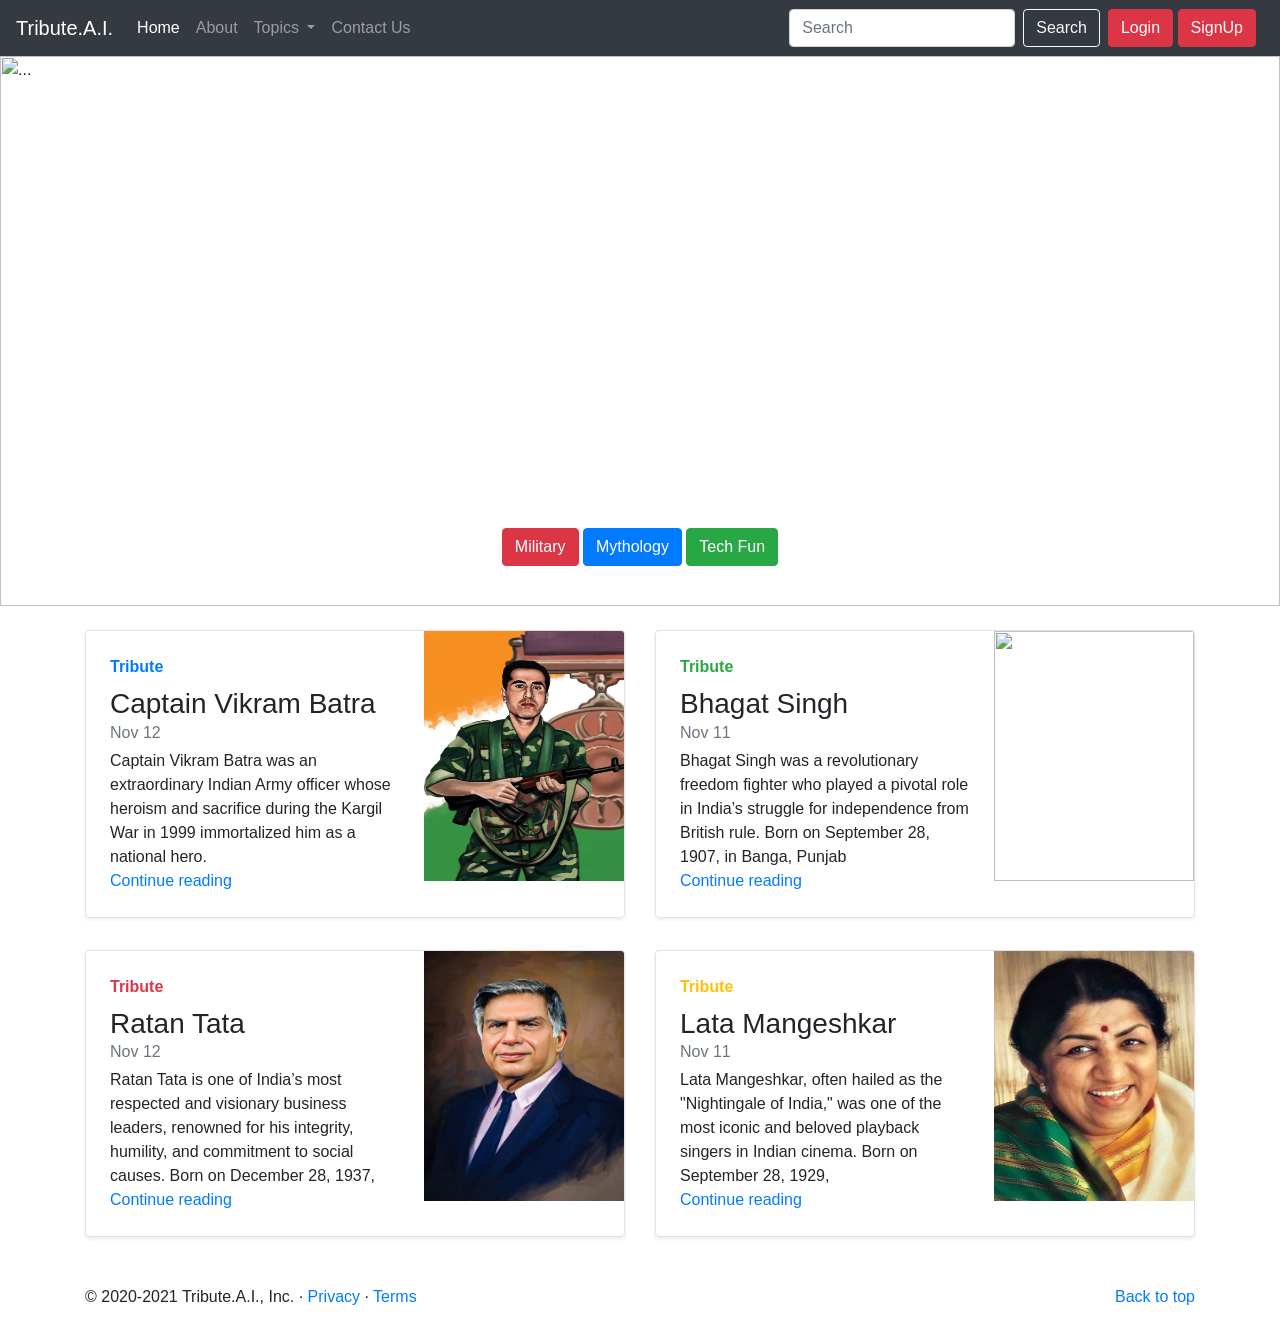
==== index.html @ 565b9954 "changed the name to index.html" ====
<html lang="en">

<head>

  <!-- Required meta tags -->
  <meta charset="utf-8">
  <meta name="viewport" content="width=device-width, initial-scale=1, shrink-to-fit=no">
  <meta name="description" content="Welcome to Tribute,A.I. Best Tribute Website Ever">

  <!-- Bootstrap CSS -->
  <link rel="stylesheet" href="https://stackpath.bootstrapcdn.com/bootstrap/4.4.1/css/bootstrap.min.css"
    integrity="sha384-Vkoo8x4CGsO3+Hhxv8T/Q5PaXtkKtu6ug5TOeNV6gBiFeWPGFN9MuhOf23Q9Ifjh" crossorigin="anonymous">

  <title>Tribute.A.I. - Best Tribute Website Ever</title>

</head>

<body>
  <!--  Nav Bar code -->
  <nav class="navbar navbar-expand-lg navbar-dark bg-dark">
    <a class="navbar-brand" href="#">Tribute.A.I.</a>
    <button class="navbar-toggler" type="button" data-toggle="collapse" data-target="#navbarSupportedContent"
      aria-controls="navbarSupportedContent" aria-expanded="false" aria-label="Toggle navigation">
      <span class="navbar-toggler-icon"></span>
    </button>

    <div class="collapse navbar-collapse" id="navbarSupportedContent">
      <ul class="navbar-nav mr-auto">
        <li class="nav-item active">
          <a class="nav-link" href="/main.html">Home <span class="sr-only">(current)</span></a>
        </li>
        <li class="nav-item">
          <a class="nav-link" href="/about.html">About</a>
        </li>

        <li class="nav-item dropdown">
          <a class="nav-link dropdown-toggle" href="#" id="navbarDropdown" role="button" data-toggle="dropdown"
            aria-haspopup="true" aria-expanded="false">
            Topics
          </a>
          <div class="dropdown-menu" aria-labelledby="navbarDropdown">
            <a class="dropdown-item" href="/continue.html">Captain Vikram Batra</a>
            <a class="dropdown-item" href="https://en.wikipedia.org/wiki/Bhagat_Singh">Bhagat Singh</a>
            <div class="dropdown-divider"></div>
            <a class="dropdown-item" href="#">Support</a>
            <a class="dropdown-item" href="#">Write for us</a>
          </div>
        </li>
        <li class="nav-item">
          <a class="nav-link" href="/contact.html">Contact Us</a>
        </li>


      </ul>
      <form class="form-inline my-2 my-lg-0">
        <input class="form-control mr-sm-2" type="search" placeholder="Search" aria-label="Search">
        <button class="btn btn-outline-light my-2 my-sm-0" type="submit">Search</button>
      </form>
      <div class="mx-2">
        <button class="btn btn-danger" data-toggle="modal" data-target="#loginModal">Login</button>
        <button class="btn btn-danger" data-toggle="modal" data-target="#signupModal">SignUp</button>
      </div>
    </div>
  </nav>



  <!-- Login Modal -->
  <div class="modal fade" id="loginModal" tabindex="-1" role="dialog" aria-labelledby="loginModalLabel"
    aria-hidden="true">
    <div class="modal-dialog" role="document">
      <div class="modal-content">
        <div class="modal-header">
          <h5 class="modal-title" id="exampleModalLabel">Login to Tribute.A.I.</h5>
          <button type="button" class="close" data-dismiss="modal" aria-label="Close">
            <span aria-hidden="true">×</span>
          </button>
        </div>
        <div class="modal-body">
          <form>
            <div class="form-group">
              <label for="exampleInputEmail1" id="a">Email address</label>
              <input type="email"  class="form-control" id="exampleInputEmail1" aria-describedby="emailHelp" required>
              <small id="emailHelp" class="form-text text-muted">We'll never share your email with anyone else.</small>
            </div>
            <div class="form-group">
              <label for="exampleInputPassword1" id="b">Password</label>
              <input type="password"  class="form-control" id="exampleInputPassword1" required>
            </div>
            <!-- <div class="form-group">
              <label for="exampleInputPassword1" id="c"> Confirm Password</label>
              <input type="password"  class="form-control" id="exampleInputPassword1">
            </div> -->
            <div class="form-group form-check">
              <input type="checkbox" class="form-check-input" id="exampleCheck1" required>
              <label class="form-check-label" for="exampleCheck1" >Remember Me</label>
            </div>
            <button type="submit" class="btn btn-primary">Login</button>
          </form>
        </div>
        <!-- <div class="modal-footer">
          <button type="button" class="btn btn-secondary" data-dismiss="modal">Close</button>
        </div> -->
      </div>
    </div>
  </div>


  
  <!-- Sign Up Modal -->
  <div class="modal fade" id="signupModal" tabindex="-1" role="dialog" aria-labelledby="signupModalLabel"
    aria-hidden="true">
    <div class="modal-dialog" role="document">
      <div class="modal-content">
        <div class="modal-header">
          <h5 class="modal-title" id="exampleModalLabel">Get an Account</h5>
          <button type="button" class="close" data-dismiss="modal" aria-label="Close">
            <span aria-hidden="true">×</span>
          </button>
        </div>
        <div class="modal-body">
          <form>
            <div class="form-group" id="signupForm">
              <label for="exampleInputEmail1">Email address</label>
              <input type="email" class="form-control" id="exampleInputEmail1" aria-describedby="emailHelp" required>
              <small id="emailHelp" class="form-text text-muted">We'll never share your email with anyone else.</small>
            </div>
            <div class="form-group">
              <label for="exampleInputPassword1">Password</label>
              <input type="password" class="form-control" id="exampleInputPassword1" required>
            </div>
            <div class="form-group">
              <label for="cexampleInputPassword1">Confirm Password</label>
              <input type="password" class="form-control" id="cexampleInputPassword1" required>
            </div>

            <button type="submit" class="btn btn-primary new-btnnnn">Creat Account</button>
          </form>
        </div>
        <!-- <div class="modal-footer">
          <button type="button" class="btn btn-secondary" data-dismiss="modal">Close</button>
        </div> -->
      </div>
    </div>
  </div>
  <!-- adding sliding images -->
  <div id="carouselExampleCaptions" class="carousel slide carousel-fade" data-ride="carousel">
    <ol class="carousel-indicators">
      <li data-target="#carouselExampleCaptions" data-slide-to="0" class="active"></li>
      <li data-target="#carouselExampleCaptions" data-slide-to="1" class=""></li>
      <li data-target="#carouselExampleCaptions" data-slide-to="2" class=""></li>
    </ol>
    <div class="carousel-inner">
      <div class="carousel-item active">
        <img src="https://wallpapers.com/images/hd/shaheed-bhagat-singh-tribute-art-piece-iatbntllgqide1dj.jpg"
          height="550px" class="d-block w-100" alt="...">
        <div class="carousel-caption d-none d-md-block">
          <h2>Welcome to Tribute.A.I.</h2>
          <p>Certified by Google</p>
          <button class="btn btn-danger">Military</button>
          <button class="btn btn-primary">Mythology</button>
          <button class="btn btn-success">Tech Fun</button>
        </div>
      </div>
      <div class="carousel-item">
        <img
          src="https://img.etimg.com/thumb/width-1600,height-900,imgsize-4822,resizemode-75,msid-114103565/news/india/ratan-tata-a-visionary-shaped-indias-industrial-and-philanthropic-landscape-sbi.jpg"
          height="550px" class="d-block w-100" alt="...">
        <div class="carousel-caption d-none d-md-block">
          <h2>The Best Website for Tributes</h2>
          <p>Certified by Google</p>
          <button class="btn btn-danger">Military</button>
          <button class="btn btn-primary">Mythology</button>
          <button class="btn btn-success">Tech Fun</button>
        </div>
      </div>
      <div class="carousel-item">
        <img src="https://www.clickastro.com/celebrity-horoscopes/wp-content/uploads/2020/07/Lata-Mangeshkar.jpg"
          height="550px" class="d-block w-100" alt="...">
        <div class="carousel-caption d-none d-md-block">
          <h2>Award winning Tributes</h2>
          <p>Certified by Google</p>
          <button class="btn btn-danger">Military</button>
          <button class="btn btn-primary">Mythology</button>
          <button class="btn btn-success">Tech Fun</button>
        </div>
      </div>
    </div>
    <a 
    class="carousel-control-prev" href="#carouselExampleCaptions" role="button" data-slide="prev">
      <span class="carousel-control-prev-icon" aria-hidden="true"></span>
      <span class="sr-only">Previous</span>
    </a>
    <a class="carousel-control-next" href="#carouselExampleCaptions" role="button" data-slide="next">
      <span class="carousel-control-next-icon" aria-hidden="true"></span>
      <span class="sr-only">Next</span>
    </a>
  </div>

  <div class="container my-4">
    <div class="row mb-2">
      <div class="col-md-6">
        <div
          class="row no-gutters border rounded overflow-hidden flex-md-row mb-4 shadow-sm h-md-250 position-relative">
          <div class="col p-4 d-flex flex-column position-static">
            <strong class="d-inline-block mb-2 text-primary">Tribute</strong>
            <h3 class="mb-0">Captain Vikram Batra</h3>
            <div class="mb-1 text-muted">Nov 12</div>
            <p class="card-text mb-auto">Captain Vikram Batra was an extraordinary Indian Army officer whose heroism and
              sacrifice during the Kargil War in 1999 immortalized him as a national hero. </p>
            <a href="/continue.html" class="stretched-link">Continue reading</a>
          </div>
          <div class="col-auto d-none d-lg-block">
            <img class="bd-placeholder-img" width="200" height="250" src="captain vikram batyra card.jpg" alt="">
          </div>
        </div>
      </div>
      <div class="col-md-6">
        <div
          class="row no-gutters border rounded overflow-hidden flex-md-row mb-4 shadow-sm h-md-250 position-relative">
          <div class="col p-4 d-flex flex-column position-static">
            <strong class="d-inline-block mb-2 text-success">Tribute</strong>
            <h3 class="mb-0">Bhagat Singh</h3>
            <div class="mb-1 text-muted">Nov 11</div>
            <p class="mb-auto">Bhagat Singh was a revolutionary freedom fighter who played a pivotal role in India’s
              struggle for independence from British rule. Born on September 28, 1907, in Banga, Punjab </p>
            <a href="https://en.wikipedia.org/wiki/Bhagat_Singh" class="stretched-link">Continue reading</a>
          </div>
          <div class="col-auto d-none d-lg-block">
            <img class="bd-placeholder-img" width="200" height="250"
              src="https://i.pinimg.com/564x/c0/cb/2a/c0cb2a8be5c9938dd2c60bd9a560a450.jpg" alt="">

          </div>
        </div>
      </div>
    </div>
    <div class="row mb-2">
      <div class="col-md-6">
        <div
          class="row no-gutters border rounded overflow-hidden flex-md-row mb-4 shadow-sm h-md-250 position-relative">
          <div class="col p-4 d-flex flex-column position-static">
            <strong class="d-inline-block mb-2 text-danger">Tribute</strong>
            <h3 class="mb-0">Ratan Tata</h3>
            <div class="mb-1 text-muted">Nov 12</div>
            <p class="card-text mb-auto"> Ratan Tata is one of India’s most respected and visionary business leaders,
              renowned for his integrity, humility, and commitment to social causes. Born on December 28, 1937, </p>
            <a href="https://en.wikipedia.org/wiki/Ratan_Tata" class="stretched-link">Continue reading</a>
          </div>
          <div class="col-auto d-none d-lg-block">
            <img class="bd-placeholder-img" width="200" height="250" src="ratan tata.jpg" alt="">
          </div>
        </div>
      </div>
      <div class="col-md-6">
        <div
          class="row no-gutters border rounded overflow-hidden flex-md-row mb-4 shadow-sm h-md-250 position-relative">
          <div class="col p-4 d-flex flex-column position-static">
            <strong class="d-inline-block mb-2 text-warning">Tribute</strong>
            <h3 class="mb-0">Lata Mangeshkar</h3>
            <div class="mb-1 text-muted">Nov 11</div>
            <p class="mb-auto">Lata Mangeshkar, often hailed as the "Nightingale of India," was one of the most iconic
              and beloved playback singers in Indian cinema. Born on September 28, 1929, </p>
            <a href="https://en.wikipedia.org/wiki/Lata_Mangeshkar" class="stretched-link">Continue reading</a>
          </div>
          <div class="col-auto d-none d-lg-block">
            <img class="bd-placeholder-img" width="200" height="250" src="lata mangeskar.jpg" alt="">

          </div>
        </div>
      </div>
    </div>
  </div>
  <footer class="container">
    <p class="float-right"><a href="#">Back to top</a></p>
    <p>© 2020-2021 Tribute.A.I., Inc. · <a href="#">Privacy</a> · <a href="#">Terms</a></p>
  </footer>
  <!-- Optional JavaScript -->
  <!-- jQuery first, then Popper.js, then Bootstrap JS -->
  <script src="https://code.jquery.com/jquery-3.4.1.slim.min.js"
    integrity="sha384-J6qa4849blE2+poT4WnyKhv5vZF5SrPo0iEjwBvKU7imGFAV0wwj1yYfoRSJoZ+n"
    crossorigin="anonymous"></script>
  <script src="https://cdn.jsdelivr.net/npm/popper.js@1.16.0/dist/umd/popper.min.js"
    integrity="sha384-Q6E9RHvbIyZFJoft+2mJbHaEWldlvI9IOYy5n3zV9zzTtmI3UksdQRVvoxMfooAo"
    crossorigin="anonymous"></script>
  <script src="https://stackpath.bootstrapcdn.com/bootstrap/4.4.1/js/bootstrap.min.js"
    integrity="sha384-wfSDF2E50Y2D1uUdj0O3uMBJnjuUD4Ih7YwaYd1iqfktj0Uod8GCExl3Og8ifwB6"
    crossorigin="anonymous"></script>


 
</body>
<script src="script.js"></script>
</html>
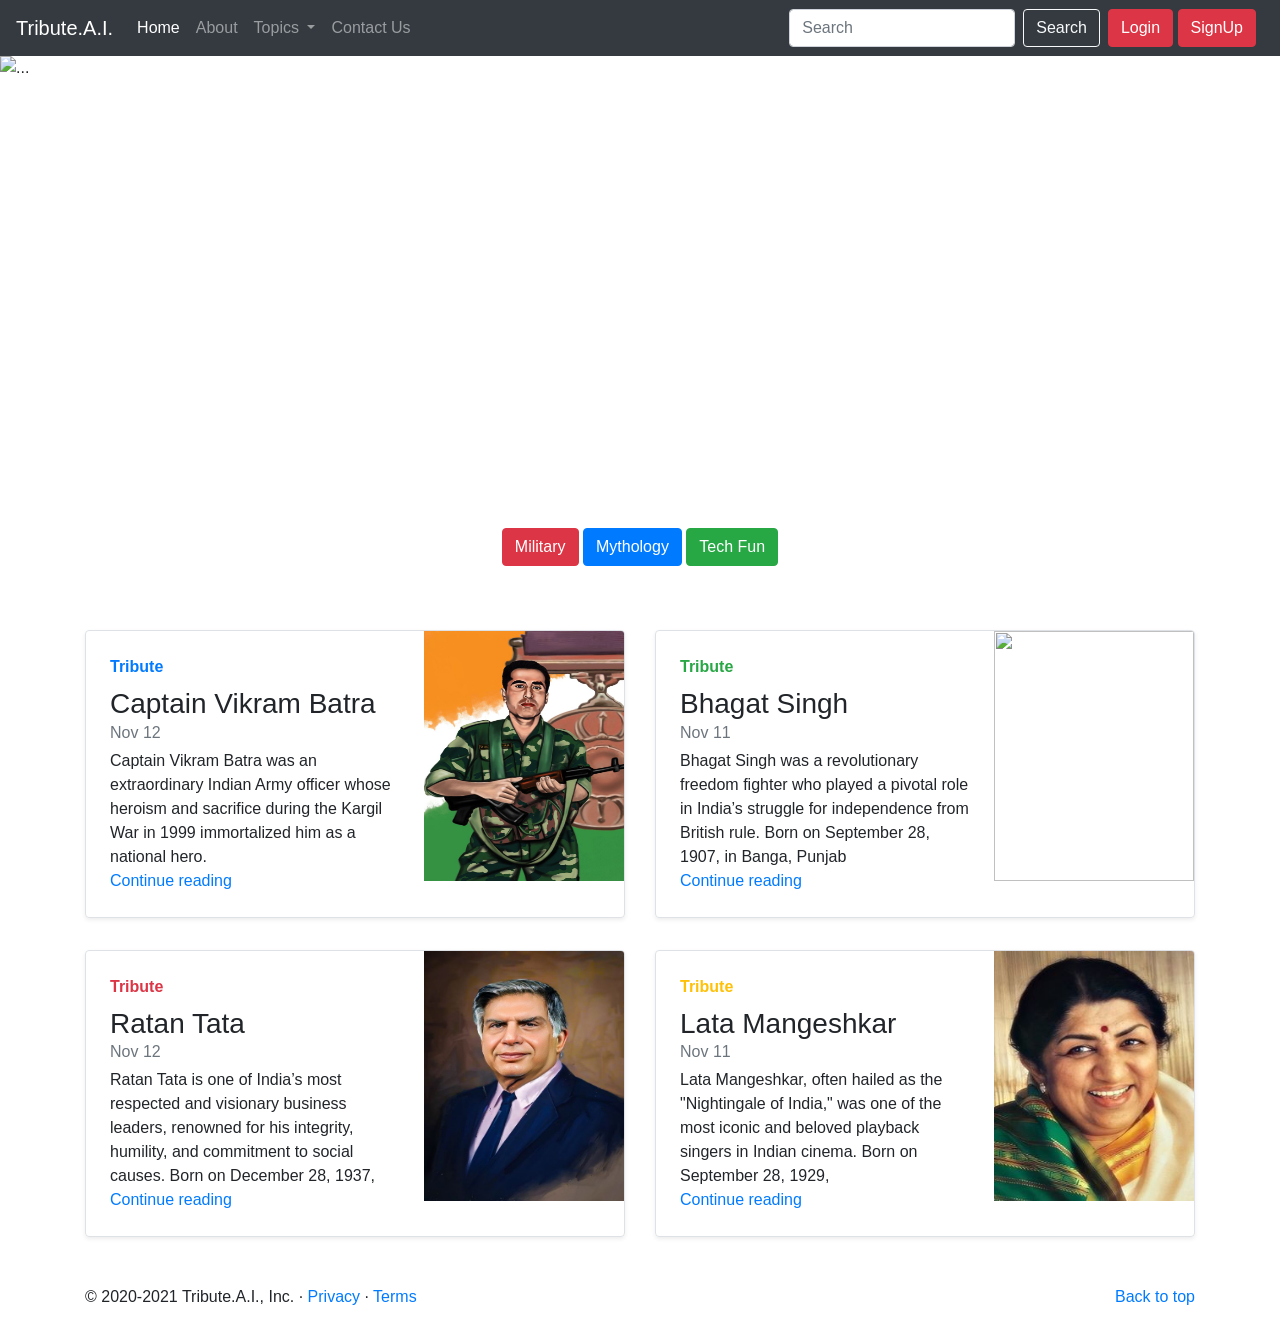
==== commit b3d113b1: "Fix navigation, images, JS bugs, and reorganize into static and pages directories" ====
--- a/index.html
+++ b/index.html
@@ -1,3 +1,4 @@
+<!DOCTYPE html>
 <html lang="en">
 
 <head>
@@ -13,6 +14,7 @@
 
   <title>Tribute.A.I. - Best Tribute Website Ever</title>
 
+  <link rel="stylesheet" href="static/css/style.css">
 </head>
 
 <body>
@@ -27,10 +29,10 @@
     <div class="collapse navbar-collapse" id="navbarSupportedContent">
       <ul class="navbar-nav mr-auto">
         <li class="nav-item active">
-          <a class="nav-link" href="/main.html">Home <span class="sr-only">(current)</span></a>
+          <a class="nav-link" href="index.html">Home <span class="sr-only">(current)</span></a>
         </li>
         <li class="nav-item">
-          <a class="nav-link" href="/about.html">About</a>
+          <a class="nav-link" href="pages/about.html">About</a>
         </li>
 
         <li class="nav-item dropdown">
@@ -39,7 +41,7 @@
             Topics
           </a>
           <div class="dropdown-menu" aria-labelledby="navbarDropdown">
-            <a class="dropdown-item" href="/continue.html">Captain Vikram Batra</a>
+            <a class="dropdown-item" href="pages/vikram-batra.html">Captain Vikram Batra</a>
             <a class="dropdown-item" href="https://en.wikipedia.org/wiki/Bhagat_Singh">Bhagat Singh</a>
             <div class="dropdown-divider"></div>
             <a class="dropdown-item" href="#">Support</a>
@@ -47,7 +49,7 @@
           </div>
         </li>
         <li class="nav-item">
-          <a class="nav-link" href="/contact.html">Contact Us</a>
+          <a class="nav-link" href="pages/contact.html">Contact Us</a>
         </li>
 
 
@@ -77,7 +79,7 @@
           </button>
         </div>
         <div class="modal-body">
-          <form>
+          <form id="loginForm">
             <div class="form-group">
               <label for="exampleInputEmail1" id="a">Email address</label>
               <input type="email"  class="form-control" id="exampleInputEmail1" aria-describedby="emailHelp" required>
@@ -119,8 +121,8 @@
           </button>
         </div>
         <div class="modal-body">
-          <form>
-            <div class="form-group" id="signupForm">
+          <form id="signupForm">
+            <div class="form-group">
               <label for="exampleInputEmail1">Email address</label>
               <input type="email" class="form-control" id="exampleInputEmail1" aria-describedby="emailHelp" required>
               <small id="emailHelp" class="form-text text-muted">We'll never share your email with anyone else.</small>
@@ -134,7 +136,7 @@
               <input type="password" class="form-control" id="cexampleInputPassword1" required>
             </div>
 
-            <button type="submit" class="btn btn-primary new-btnnnn">Creat Account</button>
+            <button type="submit" class="btn btn-primary new-btnnnn">Create Account</button>
           </form>
         </div>
         <!-- <div class="modal-footer">
@@ -208,10 +210,10 @@
             <div class="mb-1 text-muted">Nov 12</div>
             <p class="card-text mb-auto">Captain Vikram Batra was an extraordinary Indian Army officer whose heroism and
               sacrifice during the Kargil War in 1999 immortalized him as a national hero. </p>
-            <a href="/continue.html" class="stretched-link">Continue reading</a>
-          </div>
-          <div class="col-auto d-none d-lg-block">
-            <img class="bd-placeholder-img" width="200" height="250" src="captain vikram batyra card.jpg" alt="">
+            <a href="pages/vikram-batra.html" class="stretched-link">Continue reading</a>
+          </div>
+          <div class="col-auto d-none d-lg-block">
+            <img class="bd-placeholder-img" width="200" height="250" src="static/images/captain vikram batyra card.jpg" alt="">
           </div>
         </div>
       </div>
@@ -247,7 +249,7 @@
             <a href="https://en.wikipedia.org/wiki/Ratan_Tata" class="stretched-link">Continue reading</a>
           </div>
           <div class="col-auto d-none d-lg-block">
-            <img class="bd-placeholder-img" width="200" height="250" src="ratan tata.jpg" alt="">
+            <img class="bd-placeholder-img" width="200" height="250" src="static/images/ratan tata.jpg" alt="">
           </div>
         </div>
       </div>
@@ -263,7 +265,7 @@
             <a href="https://en.wikipedia.org/wiki/Lata_Mangeshkar" class="stretched-link">Continue reading</a>
           </div>
           <div class="col-auto d-none d-lg-block">
-            <img class="bd-placeholder-img" width="200" height="250" src="lata mangeskar.jpg" alt="">
+            <img class="bd-placeholder-img" width="200" height="250" src="static/images/lata mangeskar.jpg" alt="">
 
           </div>
         </div>
@@ -289,5 +291,5 @@
 
  
 </body>
-<script src="script.js"></script>
+<script src="static/js/script.js"></script>
 </html>
--- a/static/css/style.css
+++ b/static/css/style.css
@@ -0,0 +1,40 @@
+/* Fade-in animation */
+@keyframes fadeIn {
+    from {
+        opacity: 0;
+    }
+    to {
+        opacity: 1;
+    }
+}
+
+.fade-in {
+    animation: fadeIn 1.2s ease-in-out;
+}
+
+/* Page background for Vikram Batra Tribute */
+.tribute-bg {
+    background-image: url('../images/indian flag2.jpg');
+    background-repeat: no-repeat;
+    background-size: cover;
+    background-attachment: fixed;
+    background-position: center;
+    animation: fadeIn 1.5s ease-in-out;
+}
+
+/* Content cards and quote styling */
+.tribute-content {
+    background-color: rgba(255, 255, 255, 0.95);
+    border-radius: 8px;
+    padding: 2rem;
+    box-shadow: 0 4px 15px rgba(0, 0, 0, 0.2);
+}
+
+.blockquote-wrapper {
+    background-color: rgba(248, 249, 250, 0.9);
+    border-left: 5px solid #007bff;
+    padding: 1rem 1.5rem;
+    margin: 1.5rem 0;
+    border-radius: 4px;
+}
+
